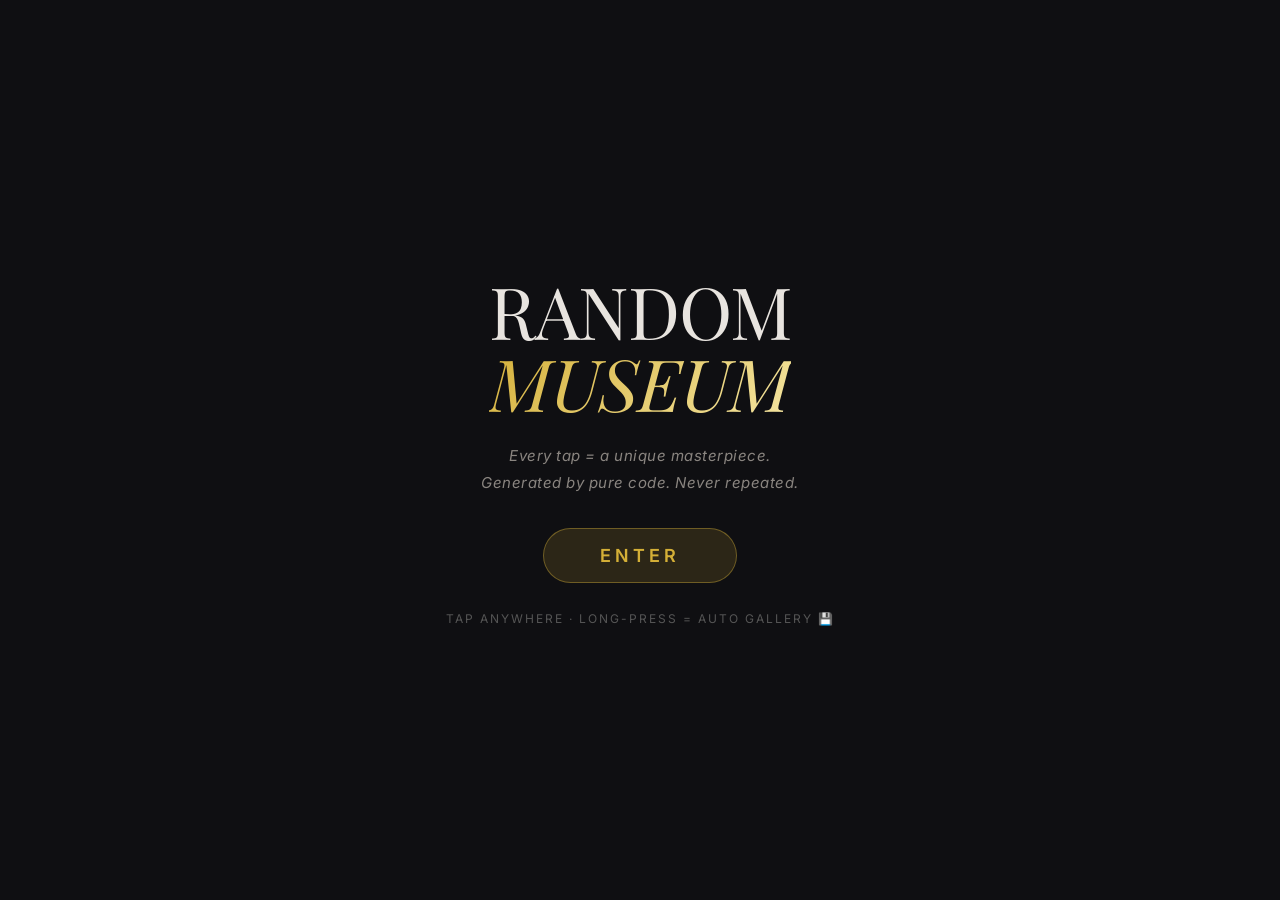
==== art-gallery/index.html @ ff73e10a "Add art-gallery/ subdirectory — generative art gallery (8 styles + PNG export)" ====
<!DOCTYPE html>
<html lang="zh-CN">
<head>
<meta charset="UTF-8">
<meta name="viewport" content="width=device-width,initial-scale=1.0,maximum-scale=1.0,user-scalable=no">
<title>RANDOM MUSEUM — Generative Art</title>
<link rel="stylesheet" href="style.css">
</head>
<body>
<div id="app">
  <canvas id="art-canvas"></canvas>
  <canvas id="fx-canvas"></canvas>

  <!-- Title overlay -->
  <div id="title-overlay" class="hidden">
    <h2 id="art-title"></h2>
    <div class="title-credits">— No. <span id="art-number">0000</span></div>
  </div>

  <!-- Bottom toolbar -->
  <div id="toolbar">
    <button id="prev-btn" class="tool-btn" title="Previous">←</button>
    <button id="regen-btn" class="tool-btn big" title="Regenerate">🎲</button>
    <button id="next-btn" class="tool-btn" title="Next">→</button>
    <button id="gallery-btn" class="tool-btn auto" title="Auto gallery mode">🖼️</button>
    <button id="save-btn" class="tool-btn save" title="Save as PNG">💾</button>
  </div>

  <!-- Style selector -->
  <div id="style-bar">
    <!-- populated by JS -->
  </div>

  <!-- Start overlay (first-time) -->
  <div id="start-overlay" class="screen">
    <h1 class="brand">RANDOM<br><span class="accent">MUSEUM</span></h1>
    <p class="slogan">Every tap = a unique masterpiece.<br>Generated by pure code. Never repeated.</p>
    <button id="start-btn" class="big-btn">ENTER</button>
    <div class="hint">Tap anywhere · Long-press = auto gallery 💾</div>
  </div>
</div>
<script src="game.js"></script>
</body>
</html>
---- art-gallery/style.css ----
/* ===== RANDOM MUSEUM — Gallery Style ===== */
@import url('https://fonts.googleapis.com/css2?family=Playfair+Display:ital,wght@0,400;0,700;1,400&family=Inter:wght@300;400;600&display=swap');

* { margin:0; padding:0; box-sizing:border-box; }

html, body {
  width:100%; height:100%; overflow:hidden;
  background:#0f0f12;
  font-family:'Inter',system-ui,sans-serif;
  color:#e8e4df; user-select:none; -webkit-user-select:none;
  -webkit-tap-highlight-color:transparent;
}

#app { position:relative; width:100vw; height:100vh; background:#0f0f12; }

#art-canvas {
  position:absolute; inset:0;
  width:100%; height:100%;
  transition: opacity 0.5s ease;
}
#fx-canvas {
  position:absolute; inset:0;
  width:100%; height:100%;
  pointer-events:none;
  opacity:0;
  transition: opacity 0.5s ease;
}

.fade-out #art-canvas { opacity:0; }
.fade-out #fx-canvas { opacity:1; }

.hidden { display:none !important; }

/* ===== Title Overlay ===== */
#title-overlay {
  position:absolute; top:0; left:0; right:0;
  padding:48px 32px 0;
  text-align:center;
  pointer-events:none;
  z-index:15;
  animation: titleIn 0.6s ease 0.3s both;
}
@keyframes titleIn {
  from { opacity:0; transform:translateY(-12px); }
  to   { opacity:1; transform:translateY(0); }
}
#title-overlay.fading {
  animation: titleOut 0.3s ease forwards;
}
@keyframes titleOut {
  to { opacity:0; transform:translateY(-8px); }
}
#art-title {
  font-family:'Playfair Display', Georgia, serif;
  font-size:28px; font-weight:400; font-style:italic;
  letter-spacing:1px;
  color:#e8e4df;
  text-shadow:0 2px 8px rgba(0,0,0,0.8);
}
.title-credits {
  font-size:11px; letter-spacing:3px; color:#8a8580;
  margin-top:6px; text-transform:uppercase;
}

/* ===== Toolbar ===== */
#toolbar {
  position:absolute; bottom:28px; left:50%; transform:translateX(-50%);
  display:flex; gap:10px; align-items:center;
  padding:10px 14px;
  background:rgba(20,20,24,0.85);
  backdrop-filter:blur(20px); -webkit-backdrop-filter:blur(20px);
  border:1px solid rgba(232,228,223,0.15);
  border-radius:40px;
  z-index:20;
  transition: transform 0.3s ease, opacity 0.3s ease;
}
#toolbar.hidden-bar { transform:translateX(-50%) translateY(100px); opacity:0; }

.tool-btn {
  width:44px; height:44px;
  background:transparent; border:1px solid rgba(232,228,223,0.25);
  border-radius:50%; color:#e8e4df;
  font-size:18px; cursor:pointer;
  display:flex; align-items:center; justify-content:center;
  transition: all 0.2s;
  font-family:inherit;
}
.tool-btn:active { transform:scale(0.9); }
.tool-btn.big {
  width:58px; height:58px;
  font-size:24px;
  background:rgba(212,175,55,0.2);
  border-color:rgba(212,175,55,0.5);
  color:#d4af37;
  box-shadow:0 0 20px rgba(212,175,55,0.2);
}
.tool-btn.auto.active {
  background:rgba(100,200,255,0.2);
  border-color:rgba(100,200,255,0.5);
  color:#64c8ff;
}
.tool-btn.save {
  background:rgba(100,200,100,0.15);
  border-color:rgba(100,200,100,0.4);
  color:#8fd68f;
}
.tool-btn.save:active { background:rgba(100,200,100,0.3); }

/* ===== Style Bar ===== */
#style-bar {
  position:absolute; top:80px; right:20px;
  display:flex; flex-direction:column; gap:6px;
  z-index:20;
  padding:8px;
  background:rgba(20,20,24,0.7);
  backdrop-filter:blur(10px);
  border:1px solid rgba(232,228,223,0.1);
  border-radius:20px;
  transition: opacity 0.3s;
}
#style-bar.hidden-bar { opacity:0; pointer-events:none; }

.style-chip {
  padding:6px 14px;
  font-size:12px; letter-spacing:1px;
  background:rgba(232,228,223,0.05);
  border:1px solid rgba(232,228,223,0.15);
  border-radius:14px;
  color:#b5b0aa;
  cursor:pointer;
  font-family:'Inter',sans-serif;
  transition:all 0.2s;
  text-align:center;
  white-space:nowrap;
}
.style-chip.active {
  background:rgba(212,175,55,0.25);
  border-color:rgba(212,175,55,0.5);
  color:#d4af37;
}

/* ===== Screen ===== */
.screen {
  position:absolute; inset:0; z-index:50;
  background:#0f0f12;
  display:flex; flex-direction:column; align-items:center; justify-content:center;
  padding:24px; text-align:center;
  animation: fadeIn 0.5s ease;
}
@keyframes fadeIn { from { opacity:0 } to { opacity:1 } }

.brand {
  font-family:'Playfair Display',Georgia,serif;
  font-size:72px; line-height:1; font-weight:400;
  color:#e8e4df; letter-spacing:-1px;
}
.brand .accent {
  font-style:italic;
  color:#d4af37;
  background: linear-gradient(135deg,#d4af37,#f5e6a3,#d4af37);
  background-size:200% 200%;
  -webkit-background-clip:text;
  background-clip:text;
  -webkit-text-fill-color:transparent;
  animation: goldShine 3s ease infinite;
}
@keyframes goldShine {
  0%,100% { background-position:0% 50%; }
  50% { background-position:100% 50%; }
}

.slogan {
  margin:24px 0 32px;
  font-size:15px; line-height:1.8; color:#8a8580;
  font-style:italic;
  letter-spacing:0.5px;
}

.big-btn {
  padding:16px 56px; font-size:18px; font-weight:600;
  font-family:inherit; letter-spacing:4px;
  background:rgba(212,175,55,0.15);
  color:#d4af37;
  border:1px solid rgba(212,175,55,0.4);
  border-radius:36px;
  cursor:pointer;
  transition: all 0.3s;
}
.big-btn:hover { background:rgba(212,175,55,0.3); }
.big-btn:active { transform:scale(0.96); }

.hint {
  margin-top:28px; font-size:12px; letter-spacing:2px;
  color:#555; text-transform:uppercase;
}

/* Save toast */
.toast {
  position:absolute; bottom:110px; left:50%; transform:translateX(-50%);
  padding:10px 20px;
  background:rgba(100,200,100,0.2);
  border:1px solid rgba(100,200,100,0.4);
  border-radius:20px;
  color:#8fd68f; font-size:13px;
  letter-spacing:1px;
  z-index:25;
  animation: toastPop 2s ease forwards;
  pointer-events:none;
}
@keyframes toastPop {
  0% { opacity:0; transform:translateX(-50%) translateY(10px); }
  15% { opacity:1; transform:translateX(-50%) translateY(0); }
  85% { opacity:1; }
  100% { opacity:0; transform:translateX(-50%) translateY(-10px); }
}

@media (max-width:480px) {
  .brand { font-size:56px; }
  #style-bar { right:10px; top:70px; }
  #art-title { font-size:22px; }
}
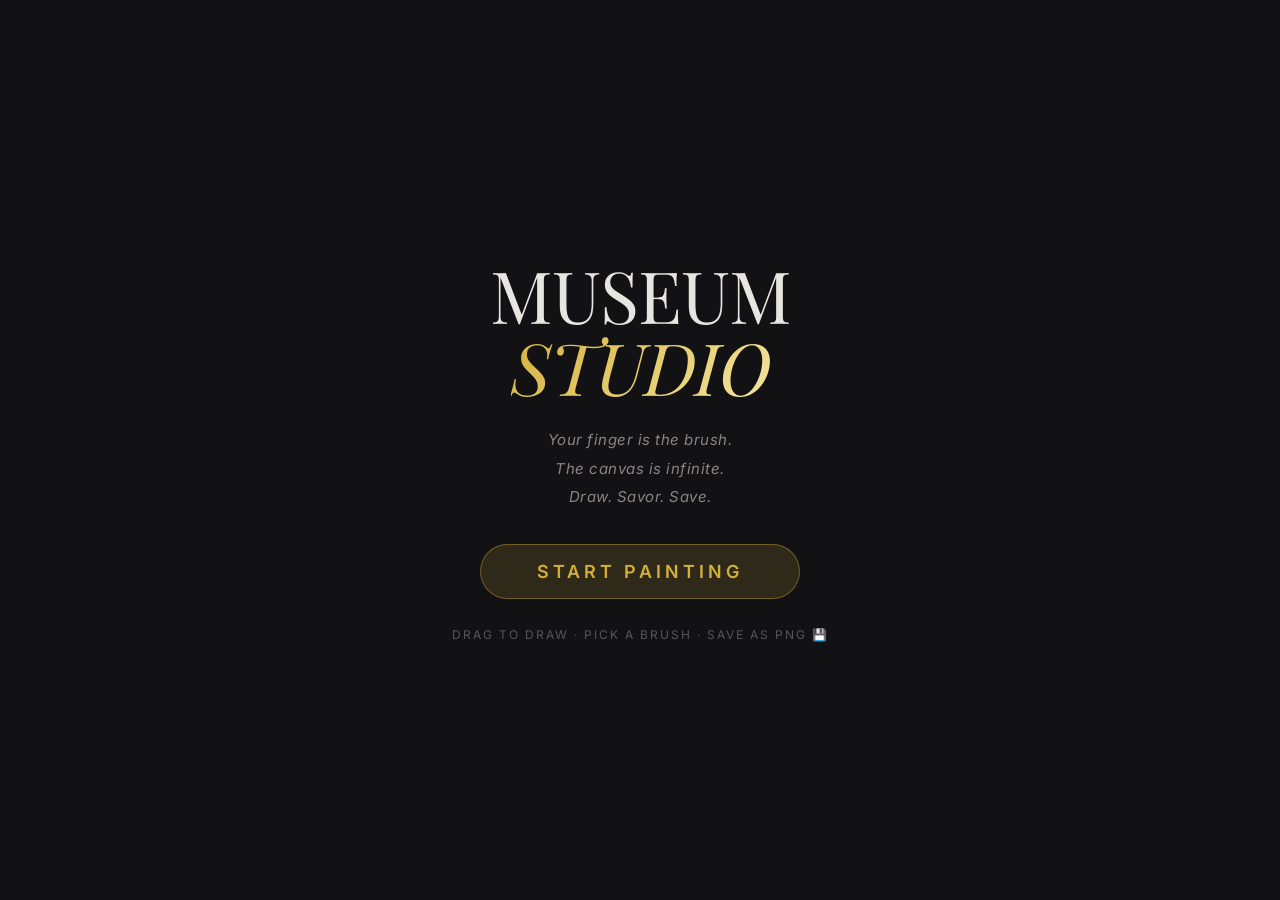
==== commit a6fac3f6: "Sync art-gallery: interactive magic brush studio" ====
--- a/art-gallery/index.html
+++ b/art-gallery/index.html
@@ -3,40 +3,45 @@
 <head>
 <meta charset="UTF-8">
 <meta name="viewport" content="width=device-width,initial-scale=1.0,maximum-scale=1.0,user-scalable=no">
-<title>RANDOM MUSEUM — Generative Art</title>
+<title>MUSEUM STUDIO — Magic Brush</title>
 <link rel="stylesheet" href="style.css">
 </head>
 <body>
 <div id="app">
   <canvas id="art-canvas"></canvas>
-  <canvas id="fx-canvas"></canvas>
 
-  <!-- Title overlay -->
-  <div id="title-overlay" class="hidden">
-    <h2 id="art-title"></h2>
-    <div class="title-credits">— No. <span id="art-number">0000</span></div>
+  <!-- Brush toolbar (left, vertical) -->
+  <div id="brush-bar" class="panel">
+    <div class="panel-title">BRUSH</div>
+    <div id="brush-list"></div>
+  </div>
+
+  <!-- Color palette (top right) -->
+  <div id="color-bar" class="panel">
+    <div class="panel-title">PALETTE</div>
+    <div id="color-list"></div>
+  </div>
+
+  <!-- Top-left: stroke size -->
+  <div id="size-box" class="panel">
+    <div class="panel-title">SIZE</div>
+    <input type="range" id="size-slider" min="1" max="100" value="30">
   </div>
 
   <!-- Bottom toolbar -->
   <div id="toolbar">
-    <button id="prev-btn" class="tool-btn" title="Previous">←</button>
-    <button id="regen-btn" class="tool-btn big" title="Regenerate">🎲</button>
-    <button id="next-btn" class="tool-btn" title="Next">→</button>
-    <button id="gallery-btn" class="tool-btn auto" title="Auto gallery mode">🖼️</button>
+    <button id="undo-btn" class="tool-btn" title="Undo">↶</button>
+    <button id="clear-btn" class="tool-btn warn" title="Clear">🗑️</button>
+    <button id="gallery-btn" class="tool-btn" title="Auto background">🎨</button>
     <button id="save-btn" class="tool-btn save" title="Save as PNG">💾</button>
   </div>
 
-  <!-- Style selector -->
-  <div id="style-bar">
-    <!-- populated by JS -->
-  </div>
-
-  <!-- Start overlay (first-time) -->
+  <!-- Start overlay -->
   <div id="start-overlay" class="screen">
-    <h1 class="brand">RANDOM<br><span class="accent">MUSEUM</span></h1>
-    <p class="slogan">Every tap = a unique masterpiece.<br>Generated by pure code. Never repeated.</p>
-    <button id="start-btn" class="big-btn">ENTER</button>
-    <div class="hint">Tap anywhere · Long-press = auto gallery 💾</div>
+    <h1 class="brand">MUSEUM<br><span class="accent">STUDIO</span></h1>
+    <p class="slogan">Your finger is the brush.<br>The canvas is infinite.<br>Draw. Savor. Save.</p>
+    <button id="start-btn" class="big-btn">START PAINTING</button>
+    <div class="hint">Drag to draw · Pick a brush · Save as PNG 💾</div>
   </div>
 </div>
 <script src="game.js"></script>
--- a/art-gallery/style.css
+++ b/art-gallery/style.css
@@ -1,154 +1,124 @@
-/* ===== RANDOM MUSEUM — Gallery Style ===== */
+/* ===== MUSEUM STUDIO — Magic Brush ===== */
 @import url('https://fonts.googleapis.com/css2?family=Playfair+Display:ital,wght@0,400;0,700;1,400&family=Inter:wght@300;400;600&display=swap');
 
 * { margin:0; padding:0; box-sizing:border-box; }
 
 html, body {
   width:100%; height:100%; overflow:hidden;
-  background:#0f0f12;
+  background:#121214;
   font-family:'Inter',system-ui,sans-serif;
   color:#e8e4df; user-select:none; -webkit-user-select:none;
   -webkit-tap-highlight-color:transparent;
+  touch-action:none;
 }
 
-#app { position:relative; width:100vw; height:100vh; background:#0f0f12; }
-
-#art-canvas {
-  position:absolute; inset:0;
-  width:100%; height:100%;
-  transition: opacity 0.5s ease;
-}
-#fx-canvas {
-  position:absolute; inset:0;
-  width:100%; height:100%;
-  pointer-events:none;
-  opacity:0;
-  transition: opacity 0.5s ease;
-}
-
-.fade-out #art-canvas { opacity:0; }
-.fade-out #fx-canvas { opacity:1; }
+#app { position:relative; width:100vw; height:100vh; background:#121214; }
+#art-canvas { position:absolute; inset:0; width:100%; height:100%; cursor:crosshair; }
 
 .hidden { display:none !important; }
 
-/* ===== Title Overlay ===== */
-#title-overlay {
-  position:absolute; top:0; left:0; right:0;
-  padding:48px 32px 0;
-  text-align:center;
-  pointer-events:none;
-  z-index:15;
-  animation: titleIn 0.6s ease 0.3s both;
+/* ===== Panels ===== */
+.panel {
+  position:absolute;
+  background:rgba(20,20,24,0.88);
+  backdrop-filter:blur(18px); -webkit-backdrop-filter:blur(18px);
+  border:1px solid rgba(232,228,223,0.12);
+  border-radius:16px;
+  padding:10px;
+  z-index:20;
 }
-@keyframes titleIn {
-  from { opacity:0; transform:translateY(-12px); }
-  to   { opacity:1; transform:translateY(0); }
+.panel-title {
+  font-size:9px; letter-spacing:3px;
+  color:#8a8580; text-transform:uppercase;
+  margin-bottom:8px; text-align:center;
 }
-#title-overlay.fading {
-  animation: titleOut 0.3s ease forwards;
+
+#brush-bar { left:12px; top:12px; padding:10px 8px; }
+#brush-list { display:flex; flex-direction:column; gap:6px; }
+.brush-btn {
+  width:40px; height:40px;
+  background:rgba(232,228,223,0.06);
+  border:1px solid rgba(232,228,223,0.15);
+  border-radius:10px;
+  display:flex; align-items:center; justify-content:center;
+  font-size:18px; cursor:pointer;
+  transition: all 0.18s;
 }
-@keyframes titleOut {
-  to { opacity:0; transform:translateY(-8px); }
+.brush-btn:hover { background:rgba(232,228,223,0.12); }
+.brush-btn.active {
+  background:rgba(212,175,55,0.22);
+  border-color:rgba(212,175,55,0.6);
+  box-shadow:0 0 12px rgba(212,175,55,0.3);
 }
-#art-title {
-  font-family:'Playfair Display', Georgia, serif;
-  font-size:28px; font-weight:400; font-style:italic;
-  letter-spacing:1px;
-  color:#e8e4df;
-  text-shadow:0 2px 8px rgba(0,0,0,0.8);
+
+#color-bar { right:12px; top:12px; padding:10px; }
+#color-list { display:flex; flex-direction:column; gap:6px; }
+.palette-btn {
+  width:36px; height:36px;
+  border-radius:50%;
+  border:2px solid rgba(232,228,223,0.2);
+  cursor:pointer;
+  transition: all 0.18s;
+  position:relative;
 }
-.title-credits {
-  font-size:11px; letter-spacing:3px; color:#8a8580;
-  margin-top:6px; text-transform:uppercase;
+.palette-btn.active {
+  border-color:#d4af37;
+  box-shadow:0 0 12px rgba(212,175,55,0.5);
+  transform:scale(1.1);
+}
+
+#size-box { top:12px; left:50%; transform:translateX(-50%); padding:10px 14px; min-width:140px; }
+#size-slider {
+  -webkit-appearance:none; appearance:none;
+  width:120px; height:4px; background:rgba(232,228,223,0.15);
+  border-radius:2px; outline:none;
+}
+#size-slider::-webkit-slider-thumb {
+  -webkit-appearance:none; appearance:none;
+  width:18px; height:18px; border-radius:50%;
+  background:#d4af37; cursor:pointer;
+  box-shadow:0 0 8px rgba(212,175,55,0.5);
 }
 
 /* ===== Toolbar ===== */
 #toolbar {
-  position:absolute; bottom:28px; left:50%; transform:translateX(-50%);
+  position:absolute; bottom:20px; left:50%; transform:translateX(-50%);
   display:flex; gap:10px; align-items:center;
   padding:10px 14px;
-  background:rgba(20,20,24,0.85);
-  backdrop-filter:blur(20px); -webkit-backdrop-filter:blur(20px);
-  border:1px solid rgba(232,228,223,0.15);
+  background:rgba(20,20,24,0.88);
+  backdrop-filter:blur(18px); -webkit-backdrop-filter:blur(18px);
+  border:1px solid rgba(232,228,223,0.12);
   border-radius:40px;
   z-index:20;
-  transition: transform 0.3s ease, opacity 0.3s ease;
 }
-#toolbar.hidden-bar { transform:translateX(-50%) translateY(100px); opacity:0; }
 
 .tool-btn {
   width:44px; height:44px;
-  background:transparent; border:1px solid rgba(232,228,223,0.25);
+  background:transparent; border:1px solid rgba(232,228,223,0.2);
   border-radius:50%; color:#e8e4df;
   font-size:18px; cursor:pointer;
   display:flex; align-items:center; justify-content:center;
   transition: all 0.2s;
-  font-family:inherit;
 }
 .tool-btn:active { transform:scale(0.9); }
-.tool-btn.big {
-  width:58px; height:58px;
-  font-size:24px;
-  background:rgba(212,175,55,0.2);
-  border-color:rgba(212,175,55,0.5);
-  color:#d4af37;
-  box-shadow:0 0 20px rgba(212,175,55,0.2);
-}
-.tool-btn.auto.active {
-  background:rgba(100,200,255,0.2);
-  border-color:rgba(100,200,255,0.5);
-  color:#64c8ff;
-}
 .tool-btn.save {
   background:rgba(100,200,100,0.15);
   border-color:rgba(100,200,100,0.4);
   color:#8fd68f;
 }
-.tool-btn.save:active { background:rgba(100,200,100,0.3); }
-
-/* ===== Style Bar ===== */
-#style-bar {
-  position:absolute; top:80px; right:20px;
-  display:flex; flex-direction:column; gap:6px;
-  z-index:20;
-  padding:8px;
-  background:rgba(20,20,24,0.7);
-  backdrop-filter:blur(10px);
-  border:1px solid rgba(232,228,223,0.1);
-  border-radius:20px;
-  transition: opacity 0.3s;
-}
-#style-bar.hidden-bar { opacity:0; pointer-events:none; }
-
-.style-chip {
-  padding:6px 14px;
-  font-size:12px; letter-spacing:1px;
-  background:rgba(232,228,223,0.05);
-  border:1px solid rgba(232,228,223,0.15);
-  border-radius:14px;
-  color:#b5b0aa;
-  cursor:pointer;
-  font-family:'Inter',sans-serif;
-  transition:all 0.2s;
-  text-align:center;
-  white-space:nowrap;
-}
-.style-chip.active {
-  background:rgba(212,175,55,0.25);
-  border-color:rgba(212,175,55,0.5);
-  color:#d4af37;
+.tool-btn.warn {
+  background:rgba(255,80,80,0.12);
+  border-color:rgba(255,80,80,0.35);
+  color:#ff8080;
 }
 
-/* ===== Screen ===== */
+/* ===== Start screen ===== */
 .screen {
   position:absolute; inset:0; z-index:50;
-  background:#0f0f12;
+  background:#121214;
   display:flex; flex-direction:column; align-items:center; justify-content:center;
   padding:24px; text-align:center;
-  animation: fadeIn 0.5s ease;
 }
-@keyframes fadeIn { from { opacity:0 } to { opacity:1 } }
-
 .brand {
   font-family:'Playfair Display',Georgia,serif;
   font-size:72px; line-height:1; font-weight:400;
@@ -168,14 +138,11 @@
   0%,100% { background-position:0% 50%; }
   50% { background-position:100% 50%; }
 }
-
 .slogan {
   margin:24px 0 32px;
-  font-size:15px; line-height:1.8; color:#8a8580;
-  font-style:italic;
-  letter-spacing:0.5px;
+  font-size:15px; line-height:1.9; color:#8a8580;
+  font-style:italic; letter-spacing:0.5px;
 }
-
 .big-btn {
   padding:16px 56px; font-size:18px; font-weight:600;
   font-family:inherit; letter-spacing:4px;
@@ -188,21 +155,18 @@
 }
 .big-btn:hover { background:rgba(212,175,55,0.3); }
 .big-btn:active { transform:scale(0.96); }
-
 .hint {
   margin-top:28px; font-size:12px; letter-spacing:2px;
   color:#555; text-transform:uppercase;
 }
 
-/* Save toast */
 .toast {
-  position:absolute; bottom:110px; left:50%; transform:translateX(-50%);
+  position:absolute; bottom:100px; left:50%; transform:translateX(-50%);
   padding:10px 20px;
   background:rgba(100,200,100,0.2);
   border:1px solid rgba(100,200,100,0.4);
   border-radius:20px;
-  color:#8fd68f; font-size:13px;
-  letter-spacing:1px;
+  color:#8fd68f; font-size:13px; letter-spacing:1px;
   z-index:25;
   animation: toastPop 2s ease forwards;
   pointer-events:none;
@@ -216,6 +180,8 @@
 
 @media (max-width:480px) {
   .brand { font-size:56px; }
-  #style-bar { right:10px; top:70px; }
-  #art-title { font-size:22px; }
+  #size-box { min-width:110px; }
+  #size-slider { width:90px; }
+  .brush-btn { width:36px; height:36px; font-size:16px; }
+  .palette-btn { width:32px; height:32px; }
 }
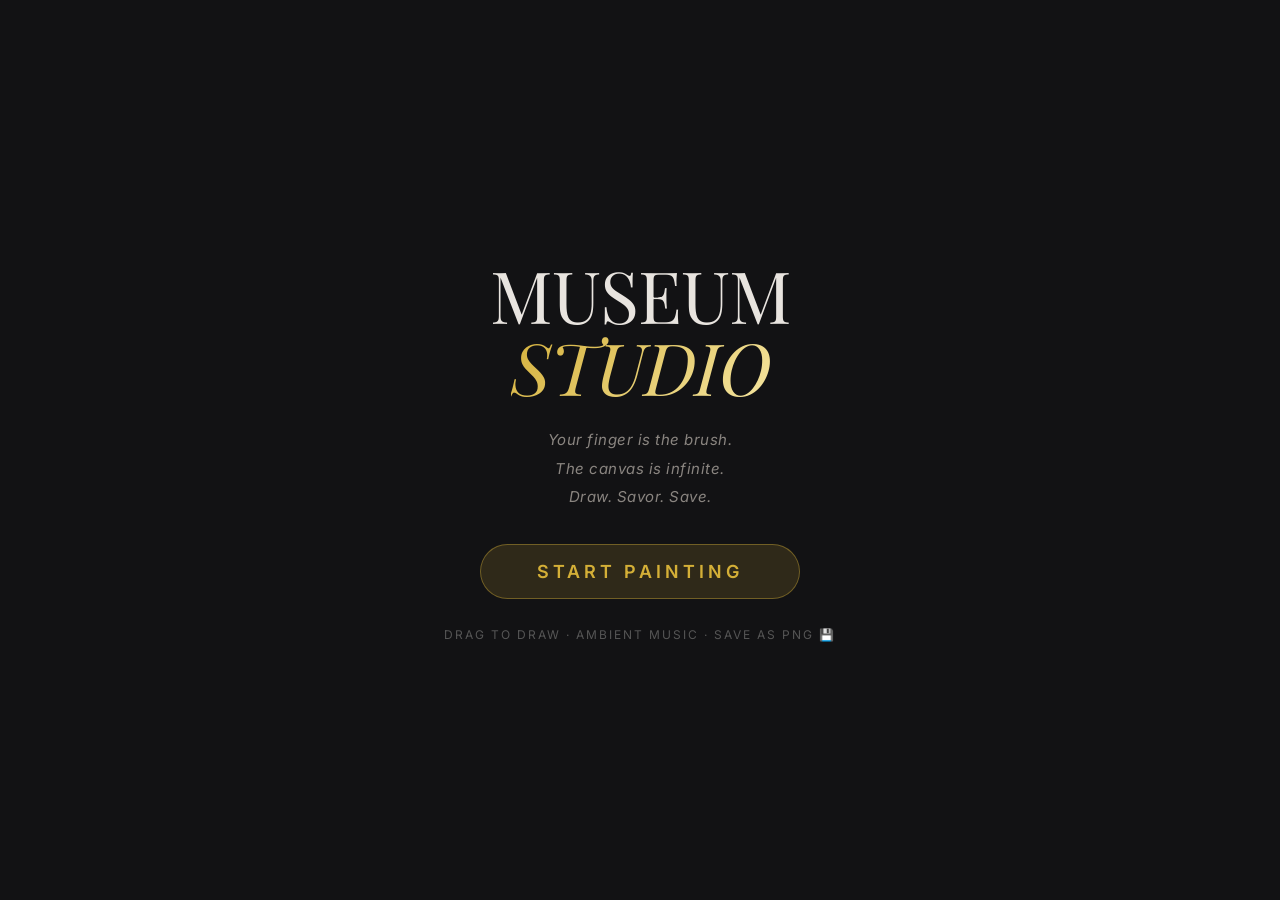
==== commit f98350b0: "Sync art-gallery: ambient bg + music" ====
--- a/art-gallery/index.html
+++ b/art-gallery/index.html
@@ -8,6 +8,7 @@
 </head>
 <body>
 <div id="app">
+  <canvas id="bg-canvas"></canvas>
   <canvas id="art-canvas"></canvas>
 
   <!-- Brush toolbar (left, vertical) -->
@@ -33,6 +34,7 @@
     <button id="undo-btn" class="tool-btn" title="Undo">↶</button>
     <button id="clear-btn" class="tool-btn warn" title="Clear">🗑️</button>
     <button id="gallery-btn" class="tool-btn" title="Auto background">🎨</button>
+    <button id="music-btn" class="tool-btn music" title="Ambient music">🎵</button>
     <button id="save-btn" class="tool-btn save" title="Save as PNG">💾</button>
   </div>
 
@@ -41,7 +43,7 @@
     <h1 class="brand">MUSEUM<br><span class="accent">STUDIO</span></h1>
     <p class="slogan">Your finger is the brush.<br>The canvas is infinite.<br>Draw. Savor. Save.</p>
     <button id="start-btn" class="big-btn">START PAINTING</button>
-    <div class="hint">Drag to draw · Pick a brush · Save as PNG 💾</div>
+    <div class="hint">Drag to draw · Ambient music · Save as PNG 💾</div>
   </div>
 </div>
 <script src="game.js"></script>
--- a/art-gallery/style.css
+++ b/art-gallery/style.css
@@ -12,8 +12,9 @@
   touch-action:none;
 }
 
-#app { position:relative; width:100vw; height:100vh; background:#121214; }
-#art-canvas { position:absolute; inset:0; width:100%; height:100%; cursor:crosshair; }
+#app { position:relative; width:100vw; height:100vh; background:#0d0d10; }
+#bg-canvas { position:absolute; inset:0; width:100%; height:100%; z-index:0; }
+#art-canvas { position:absolute; inset:0; width:100%; height:100%; z-index:1; cursor:crosshair; }
 
 .hidden { display:none !important; }
 
@@ -106,6 +107,16 @@
   border-color:rgba(100,200,100,0.4);
   color:#8fd68f;
 }
+.tool-btn.music {
+  background:rgba(100,180,255,0.15);
+  border-color:rgba(100,180,255,0.4);
+  color:#8fc8ff;
+}
+.tool-btn.music.off {
+  background:rgba(150,150,150,0.15);
+  border-color:rgba(150,150,150,0.3);
+  color:#999;
+}
 .tool-btn.warn {
   background:rgba(255,80,80,0.12);
   border-color:rgba(255,80,80,0.35);
